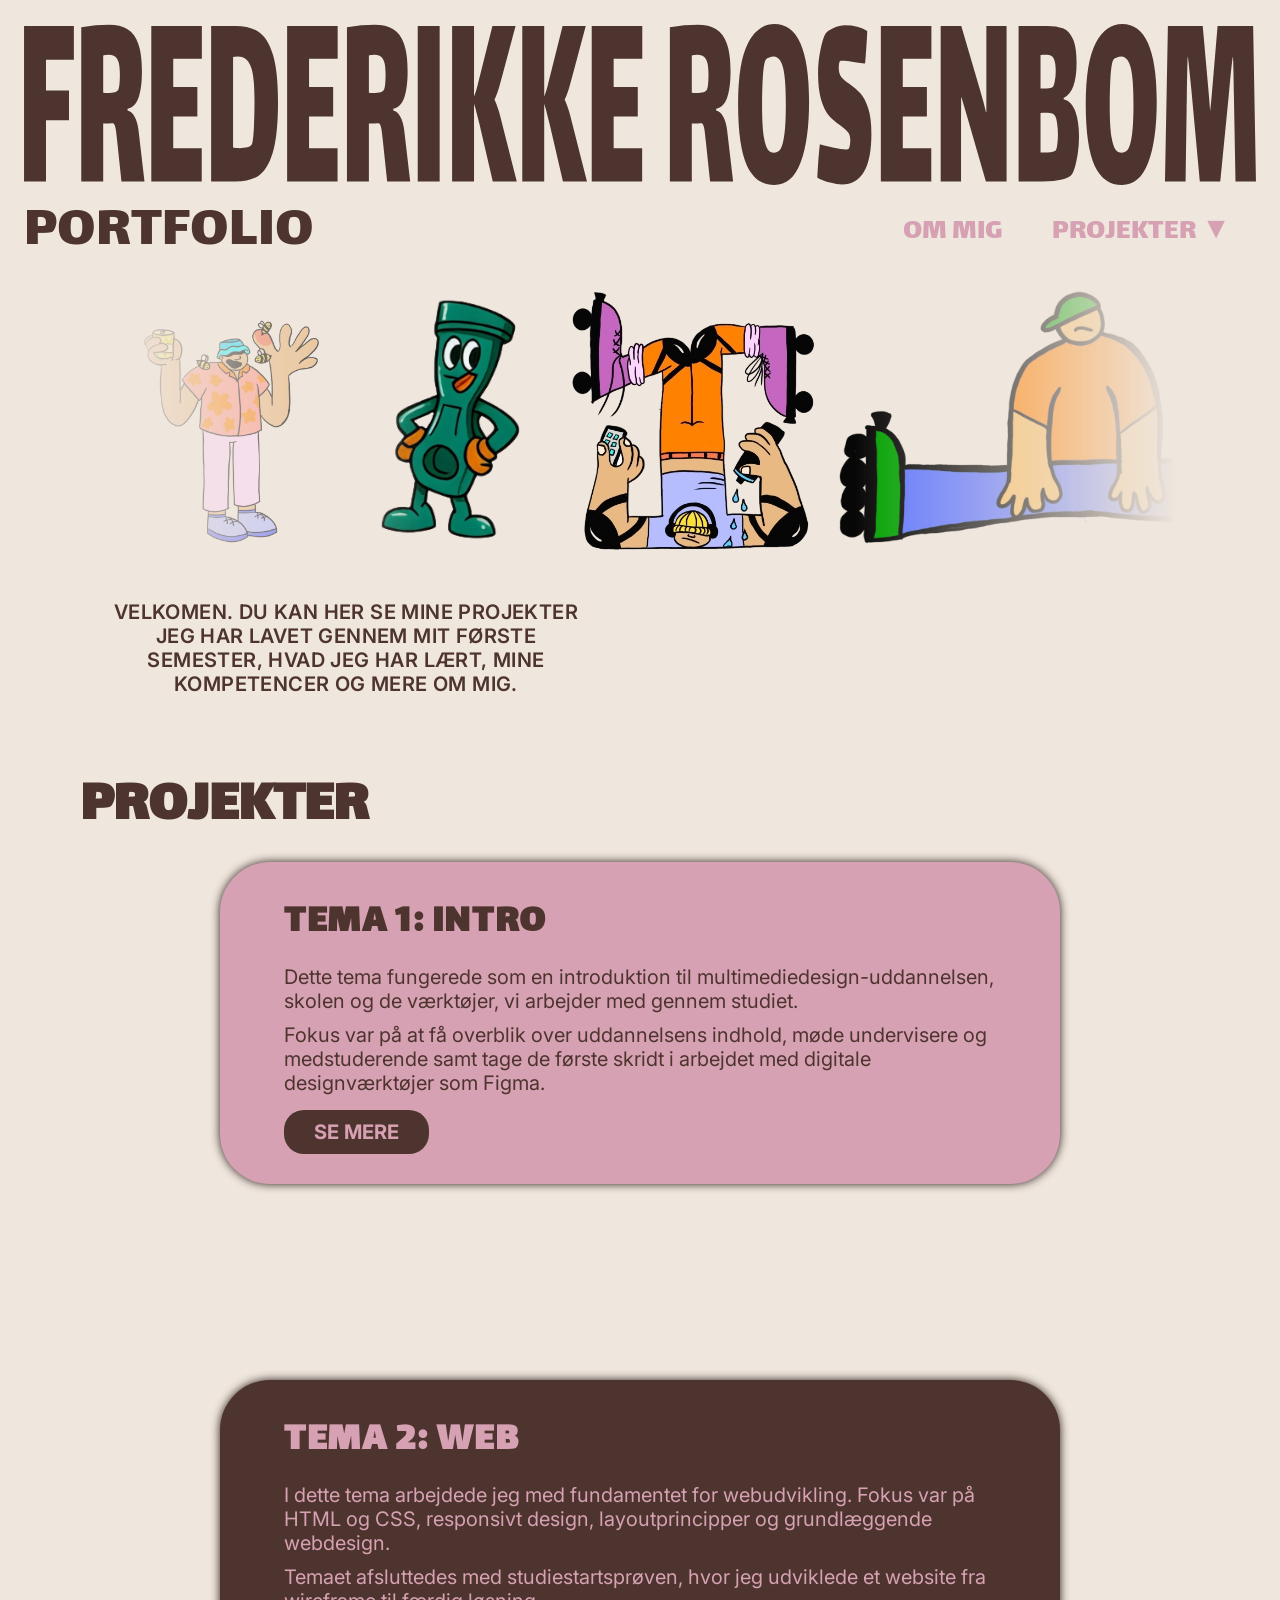
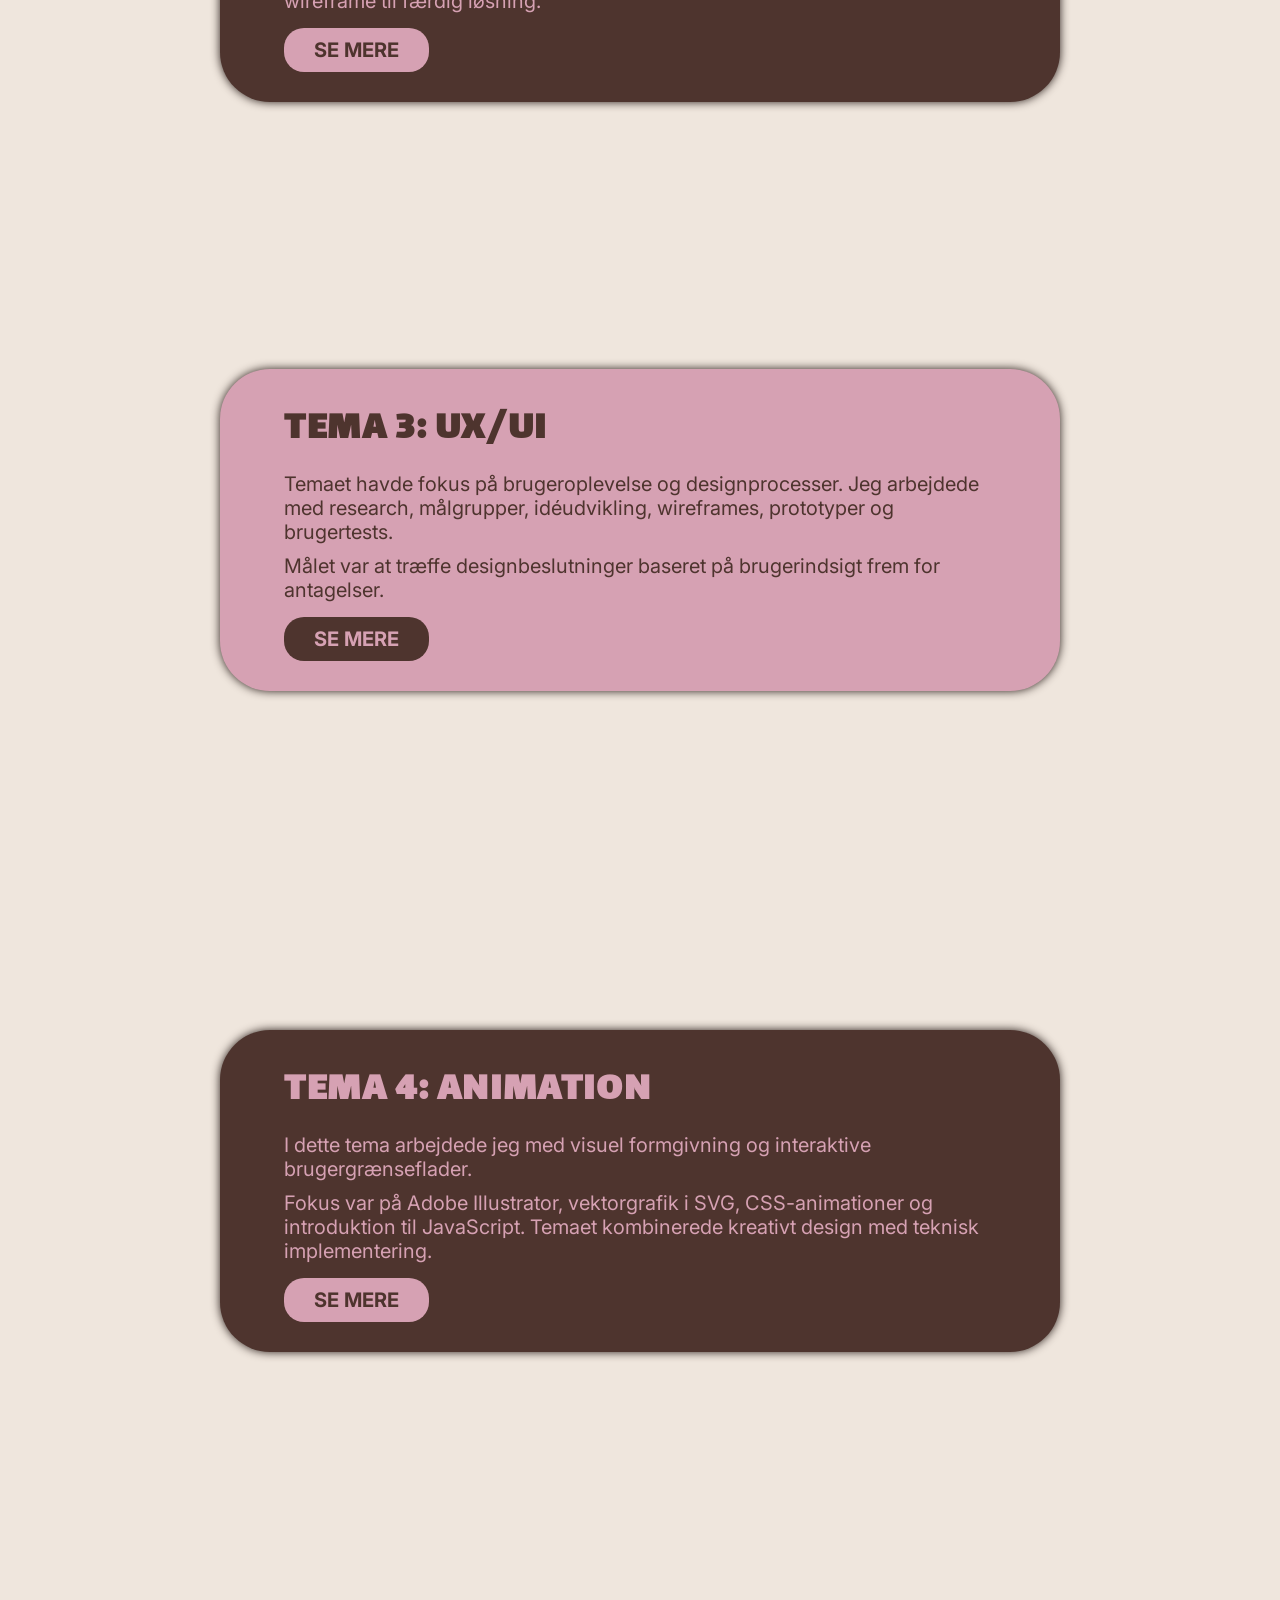
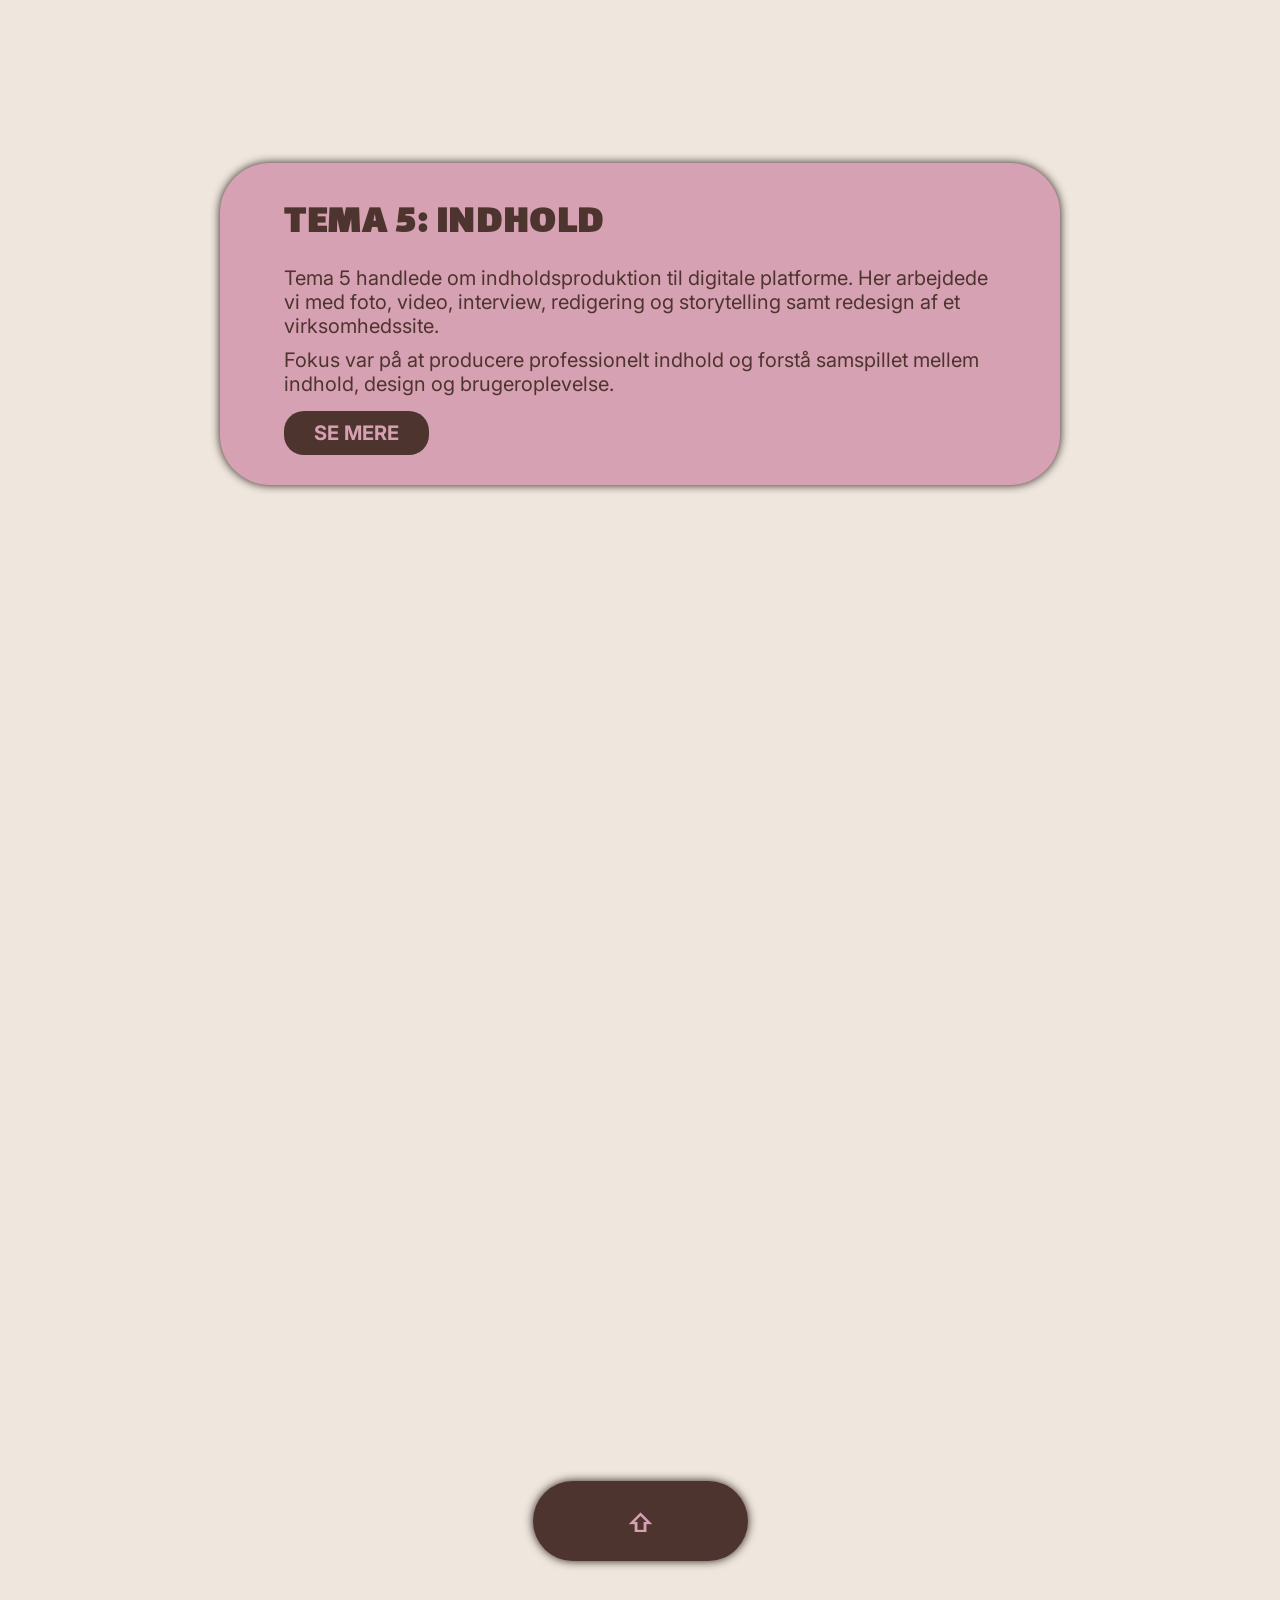
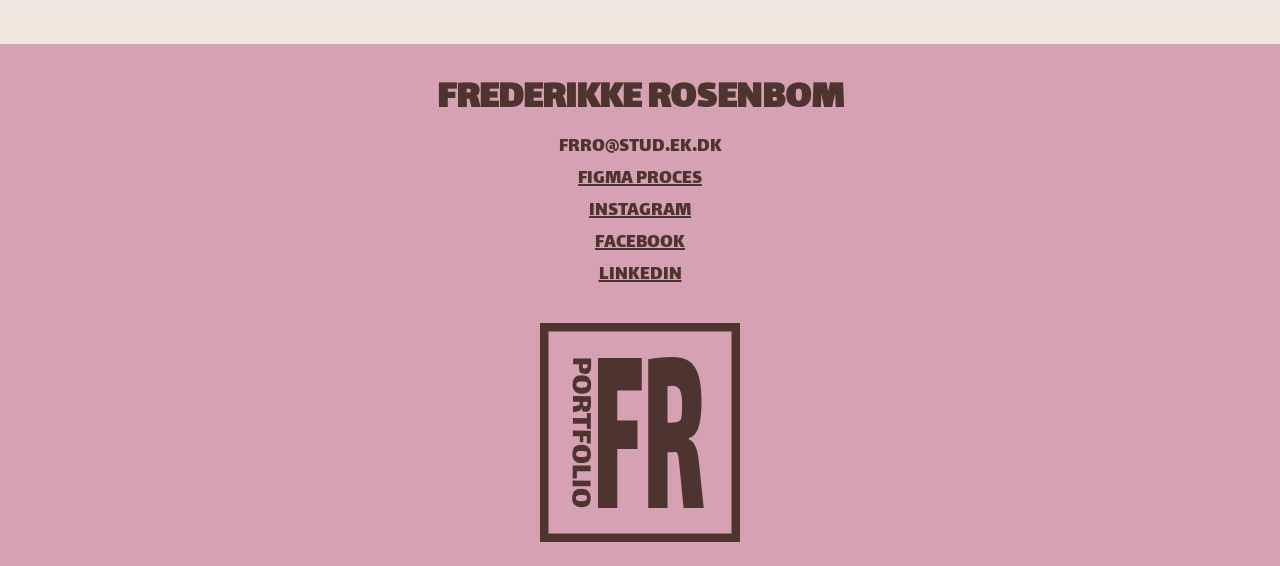
==== index.html @ af4ac368 "Add files via upload" ====
<!DOCTYPE html>
<html lang="da">

<head>
    <meta charset="UTF-8">
    <meta name="viewport" content="width=device-width, initial-scale=1.0, viewport-fit=cover">
    <link rel="stylesheet" href="css/reset.css" />
    <link rel="stylesheet" href="css/custom.css" />
    <link rel="stylesheet" href="css/burger.css" />
    <link rel="stylesheet" href="css/style.css" />
    <link rel="stylesheet" href="css/general.css" />
    <link rel="stylesheet" href="css/fonts.css" />
    <link rel="icon" type="image/png" href="img/favicon_io/favicon-32x32.png" />
    <link rel="preconnect" href="https://fonts.googleapis.com">
    <link rel="preconnect" href="https://fonts.gstatic.com" crossorigin>
    <link href="https://fonts.googleapis.com/css2?family=Lalezar&display=swap" rel="stylesheet">
    <link
        href="https://fonts.googleapis.com/css2?family=Inter:ital,opsz,wght@0,14..32,100..900;1,14..32,100..900&display=swap"
        rel="stylesheet">
    <title>F.R PORTFOLIO</title>
</head>

<body>
    <header id="forside">
        <div class="hero-box">
            <a class="hero-img" href="index.html">
                <img src="img/forside/name.svg" alt="heading-frederikke-rosenbom">
            </a>
        </div>
        <div class="navigation">
            <div class="logo">
                <a href="index.html"> PORTFOLIO </a>
            </div>
            <nav>
                <ul class="menu">
                    <li><a class="menuItem menuItem1" href="index.html">FORSIDE</a></li>
                    <li class="menuItem2"><a class="menuItem" href="om-mig.html">OM MIG</a></li>
                    <li><a class="menuItem menuItem3" href="#">PROJEKTER ▼</a>
                        <ul class="dropdown">
                            <li><a href="tema1.html">TEMA 1: INTRO UGE</a></li>
                            <li><a href="tema2.html">TEMA 2: WEB</a></li>
                            <li><a href="tema3.html">TEMA 3: UX/UI</a></li>
                            <li><a href="tema4.html">TEMA 4: ANIMATION</a></li>
                            <li><a href="tema5.html">TEMA 5: INDHOLD</a></li>
                        </ul>
                    </li>
                </ul>

                <button class="burger">
                    <span class="line"></span>
                    <span class="line"></span>
                    <span class="line"></span>
                </button>

            </nav>
        </div>
    </header>
    <main>
        <!-- karrusel -->
        <div class="karrusel">
            <div class="karrusel-slide">
                <img src="img/forside/karussel/bi.webp" alt="illustration-mand-stukket-af-bi">
                <img src="img/forside/karussel/mekaniker1.webp" alt="illustration-bil-stempel-cartoon">
                <img src="img/forside/karussel/fald.webp" alt="illustration-mand-faldet-på-rulleskøjter">
                <img src="img/forside/karussel/forside.webp" alt="mand-sidder-på-gulv-i-split-med-rulleskøjter-på">
                <img src="img/forside/karussel/instruction.webp" alt="illustration-mand-faldet-på-rulleskøjter">
                <img src="img/forside/karussel/overlevelse.webp" alt="illustration-superhelt-faldet-på-løbehjul">
                <img src="img/forside/karussel/playlist.webp"
                    alt="illustration-mand-med-høretelefoner-lytter-til-musik">
                <img src="img/forside/karussel/quiz.webp" alt="illustration-klovn-på-cykel-med-popcorn">
                <img src="img/forside/karussel/bi2.webp" alt="sketch-mand-stukket-af-bi">
                <img src="img/forside/karussel/mekaniker2.webp" alt="illustration-bil-stempel-cartoon">
                <img src="img/forside/karussel/sporgsmaal.webp"
                    alt="illustration-mand-læner-sig-op-af-stort-spørgsmålstegn">
                <img src="img/forside/karussel/fald3.webp" alt="sketch-mand-faldet-på-rulleskøjter">
                <img src="img/forside/karussel/statistik.webp" alt="illustration-kvinde-falder-ned-af-et-søjlediagram">
                <img src="img/forside/karussel/three.webp"
                    alt="illustration-tre-figurer-på-cykel-løbehjul-og-rulleskøjter">

                <img src="img/forside/karussel/bi.webp" alt="illustration-mand-stukket-af-bi">
                <img src="img/forside/karussel/mekaniker1.webp" alt="illustration-bil-stempel-cartoon">
                <img src="img/forside/karussel/fald.webp" alt="illustration-mand-faldet-på-rulleskøjter">
                <img src="img/forside/karussel/forside.webp" alt="mand-sidder-på-gulv-i-split-med-rulleskøjter-på">
                <img src="img/forside/karussel/instruction.webp" alt="illustration-mand-faldet-på-rulleskøjter">
                <img src="img/forside/karussel/overlevelse.webp" alt="illustration-superhelt-faldet-på-løbehjul">
                <img src="img/forside/karussel/playlist.webp"
                    alt="illustration-mand-med-høretelefoner-lytter-til-musik">
                <img src="img/forside/karussel/quiz.webp" alt="illustration-klovn-på-cykel-med-popcorn">
                <img src="img/forside/karussel/bi2.webp" alt="sketch-mand-stukket-af-bi">
                <img src="img/forside/karussel/mekaniker2.webp" alt="illustration-bil-stempel-cartoon">
                <img src="img/forside/karussel/sporgsmaal.webp"
                    alt="illustration-mand-læner-sig-op-af-stort-spørgsmålstegn">
                <img src="img/forside/karussel/fald3.webp" alt="sketch-mand-faldet-på-rulleskøjter">
                <img src="img/forside/karussel/statistik.webp" alt="illustration-kvinde-falder-ned-af-et-søjlediagram">
                <img src="img/forside/karussel/three.webp"
                    alt="illustration-tre-figurer-på-cykel-løbehjul-og-rulleskøjter">
            </div>
        </div>
        <!-- tekst -->

        <p class="velkomst">VELKOMEN. DU KAN HER SE MINE PROJEKTER JEG HAR LAVET GENNEM MIT FØRSTE SEMESTER, HVAD JEG
            HAR LÆRT, MINE
            KOMPETENCER OG
            MERE OM MIG.</p>
        <!-- stack card -->

        <h1 class="projekter-forside">PROJEKTER</h1>
        <div class="all-cards">
            <ul id="cards">
                <li class="card" id="card1">
                    <div class="card-body">
                        <h2>TEMA 1: INTRO</h2>
                        <p>Dette tema fungerede som en introduktion til multimediedesign-uddannelsen, skolen og de
                            værktøjer, vi arbejder med
                            gennem studiet. </p>
                        <p>Fokus var på at få overblik over uddannelsens indhold, møde undervisere og
                            medstuderende samt tage de
                            første skridt i arbejdet med digitale designværktøjer som Figma.</p>
                        <a class="card-link" href="tema1.html">SE MERE</a>
                    </div>
                </li>

                <li class="card" id="card2">
                    <div class="card-body">
                        <h2>TEMA 2: WEB</h2>
                        <p>I dette tema arbejdede jeg med fundamentet for webudvikling. Fokus var på HTML og CSS,
                            responsivt design,
                            layoutprincipper og grundlæggende webdesign. </p>
                        <p>Temaet afsluttedes med studiestartsprøven, hvor
                            jeg udviklede et website
                            fra wireframe til færdig løsning.</p>
                        <a class="card-link" href="tema2.html">SE MERE</a>

                    </div>
                </li>

                <li class="card" id="card3">
                    <div class="card-body">
                        <h2>TEMA 3: UX/UI</h2>
                        <p>Temaet havde fokus på brugeroplevelse og designprocesser. Jeg arbejdede med research,
                            målgrupper, idéudvikling,
                            wireframes, prototyper og brugertests.</p>
                        <p> Målet var at træffe designbeslutninger baseret på
                            brugerindsigt frem for
                            antagelser.</p>
                        <a class="card-link" href="tema3.html">SE MERE</a>

                    </div>
                </li>

                <li class="card" id="card4">
                    <div class="card-body">
                        <h2>TEMA 4: ANIMATION</h2>
                        <p>I dette tema arbejdede jeg med visuel formgivning og interaktive brugergrænseflader. </p>
                        <p>Fokus
                            var på Adobe Illustrator,
                            vektorgrafik i SVG, CSS-animationer og introduktion til JavaScript. Temaet kombinerede
                            kreativt design med teknisk
                            implementering.</p>
                        <a class="card-link" href="tema4.html">SE MERE</a>

                    </div>
                </li>


                <li class="card" id="card5">
                    <div class="card-body">
                        <h2>TEMA 5: INDHOLD</h2>
                        <p>Tema 5 handlede om indholdsproduktion til digitale platforme. Her arbejdede vi med foto,
                            video, interview, redigering og
                            storytelling samt redesign af et virksomhedssite. </p>
                        <p>Fokus var på at producere professionelt
                            indhold og forstå samspillet
                            mellem indhold, design og brugeroplevelse.</p>
                        <a class="card-link" href="tema5.html">SE MERE</a>

                    </div>
                </li>

                <li class="card" id="card6">
                    <div class="card-body">

                        <a href="#forside">⇧</a>

                    </div>


                </li>

            </ul>

        </div>

    </main>
    <footer>
        <h3>FREDERIKKE ROSENBOM</h3>
        <ul class="footer1">
            <li>FRRO@STUD.EK.DK</li>
        </ul>
        <ul class="footer2">
            <li><a
                    href="https://www.figma.com/design/yhNp1cYn97QSqR0eMdzRuP/Eksamen?node-id=103-304&t=4tjTV9NXoWrcdJh0-1">FIGMA
                    PROCES</a></li>

            <li><a href="https://www.instagram.com/frederikkerosenbom/">INSTAGRAM</a></li>
            <li><a href="https://www.facebook.com/frederikkeamalie.rosenbom">FACEBOOK</a></li>
            <li><a href="https://www.linkedin.com/in/frederikke-rosenbom-70000821b/">LINKEDIN</a></li>

        </ul>
        <img src="img/logo/logo.svg" alt="logo-f-r-portfolio">
    </footer>

    <script src="js/burger.js"></script>
    <script src="js/hero.js"></script>

</body>

</html>
---- css/custom.css ----
:root {
  --accent-color-rosa: #d6a1b3;
  --bg-color-beige: #efe6dd;
  --header-color-brown: #4e342e;
  --burger-bg-color-creme: #f8f3ef;
  --text-color-darkbrown: #2b1f1b;
  --hover-color-plum: #8b3a5a;
  --footer-bg-color: #d6a1b3;
  --font-lalezar: "Lalezar";
  --font-inter: "Inter";

  /**stack cards**/

  --cards: 6;
  --cardHeight: fit-content;
  --cardTopPadding: 4.5em;
  --cardMargin: 4vw;
}
---- css/burger.css ----
.burger {
  width: 40px;
  height: 20px;
  cursor: pointer;
}

.burger .line {
  display: block;
  width: 100%;
  height: 3px;
  background-color: var(--accent-color-rosa);
  margin-bottom: 5px;
  transition: 0.2s linear;
  border-radius: 20px;
}

.menu {
  display: none;
}

.burger {
  display: block;
  background-color: transparent;
  border: 0;
  flex: 0 0 auto;
}
.burger.active .line:nth-child(1) {
  transform: rotate(30deg) translate(2px, 10px);
  transition: 0.2s linear;
  background-color: var(--hover-color-plum);
}
.burger.active .line:nth-child(2) {
  opacity: 0;
  transition: 0.15s linear;
  background-color: var(--hover-color-plum);
}
.burger.active .line:nth-child(3) {
  transform: rotate(-30deg) translate(1px, -6px);
  transition: 0.2s linear;
  background-color: var(--hover-color-plum);
}
nav.active .menu {
  display: block;
  background-color: var(--burger-bg-color-creme);
  position: absolute;
  top: 3.6rem;
  right: 0;
  width: clamp(200px, 50vw, 400px);
  margin-top: 8px;
  margin-right: 10px;
  padding-top: 40px;
  border: 5px solid;
  border-color: var(--accent-color-rosa);
  padding-bottom: 20px;
}

header > nav li > a:after {
  content: "";
}
nav.active .menu li {
  margin: 0px 10px;
}

nav.active .menu .menuItem3 {
  text-decoration: none;
  font-size: 20px;
  color: var(--header-color-brown);
}

nav.active .menu .menuItem2 {
  margin-bottom: 1rem;
}
nav.active .menu .dropdown a {
  font-size: 16px;
}

nav.active .menu li {
  font-size: 18px;
  font-family: var(--font-lalezar);
  color: var(--hover-color-plum);
  letter-spacing: 0.02em;
}

@media (width > 712px) {
  .burger {
    display: none;
  }
}
---- css/style.css ----
/*********forside**********/
/*hero sektion*/
/**animation 1***/

.hero-box-styling {
  scale: 0.2;

  display: flex;
  justify-self: center;
  position: relative;
  overflow: hidden;
  position: fixed;
  left: 0%;
  top: 45%;

  transform-origin: center;
}

.hero-box-styling2 {
  display: flex;
  justify-self: center;
  position: relative;
  overflow: hidden;
  position: fixed;
  left: 0%;
  top: 45%;

  transform-origin: center;
  scale: 0.9;
}

.rise {
  animation: rise 0.6s forwards;
}

@keyframes rise {
  from {
    transform: translateY(100%);
  }
  to {
    transform: translateY(0%);
  }
}

/**animation 2***/
.scaleUp {
  /* kør kun én gang og bliv i slut-tilstand */
  animation: scaleUp 0.8s ease-out forwards;
}

@keyframes scaleUp {
  from {
    scale: 0.2;
  }
  to {
    scale: 0.9;
  }
}

/**animation 3***/

.moveUp {
  animation: moveUp 0.8s forwards;
  overflow: visible;
}

@keyframes moveUp {
  to {
    top: 2%;
  }
}

/**animation 4: nav***/
.navigation-box {
  border: 1px #2b1f1b;
  overflow: hidden;
}

.navRise {
  animation: navRise 0.6s forwards;
}

@keyframes navRise {
  from {
    transform: translateY(100%);
    opacity: 0;
  }
  to {
    transform: translateY(0%);
    opacity: 1;
  }
}
/**animation 5: content***/
.fadeIn {
  animation: fadeIn 0.8s ease-out forwards;
}
.fadeInSlow {
  animation: fadeIn 3s ease-out forwards;
}
@keyframes fadeIn {
  from {
    opacity: 0;
  }
  to {
    opacity: 1;
  }
}
/*karrusel*/
.karrusel-slide img {
  height: 175px;
  width: auto;
}

.karrusel-slide {
  display: flex;
  width: max-content;
  gap: 20px;
  animation: carrusel 40s linear infinite;
}

.karrusel {
  overflow: hidden;
  margin-inline: 1.5rem;
  mask-image: linear-gradient(to right, transparent, black 20%, black 80%, transparent);
}

@keyframes carrusel {
  from {
    transform: translateX(0);
  }
  to {
    transform: translateX(-50%); /* Flytter elementet til venstre med 50% af sin bredde - bruges når man har to ens blokke*/
  }
}
/*tekst*/
.velkomst {
  text-align: center;
  font-weight: 600;
  margin-inline: 1rem;
  margin-top: 3rem;
  font-size: 13px;
  letter-spacing: 0.02em;
  color: #4e342e;
}

/*stack cards*/
.projekter-forside {
  margin-top: 2rem;
  margin-bottom: -4rem;
  display: flex;
  justify-self: center;
  place-self: center;
  text-align: center;
}

.all-cards {
  width: 90%;
  margin: 0 auto;
}

#cards {
  list-style: none;
  padding-left: 0;
  display: grid;
  grid-template-columns: 1fr;
  grid-template-rows: repeat(var(--cards), var(--cardHeight));
  gap: var(--cardMargin);
  /* padding-bottom: calc(var(--cards) * var(--cardTopPadding)); */
  padding-bottom: 2rem;
  margin-bottom: var(--cardMargin);
}

#card1 {
  /*variable*/
  --index: 1;
}

#card2 {
  --index: 2;
}

#card3 {
  --index: 3;
}

#card4 {
  --index: 4;
}

#card5 {
  --index: 5;
}

#card6 {
  --index: 6;
  display: flex;
  justify-content: center;
  font-size: 35px;
  padding-inline: auto;
}

.card {
  position: sticky;
  top: 0;
  padding-top: calc(var(--index) * var(--cardTopPadding));
}

#card1 .card-body,
#card3 .card-body,
#card5 .card-body {
  background-color: var(--accent-color-rosa);
}

#card1 .card-body h2,
#card1 .card-body p,
#card3 .card-body h2,
#card3 .card-body p,
#card5 .card-body h2,
#card5 .card-body p,
#card2 .card-body a,
#card4 .card-body a {
  color: var(--header-color-brown);
  text-align: center;
}

#card2 .card-body,
#card4 .card-body,
#card6 .card-body {
  background-color: var(--header-color-brown);
}

#card2 .card-body h2,
#card2 .card-body p,
#card4 .card-body h2,
#card4 .card-body p,
#card1 .card-body a,
#card3 .card-body a,
#card5 .card-body a {
  color: var(--accent-color-rosa);
  text-align: center;
}

.card-body {
  box-sizing: border-box;
  padding: 30px;
  border-radius: 50px;
  box-shadow: 0 0 10px 0 #2b1f1b;
  height: var(--cardHeight);
  place-self: center;
}

.card-body p {
  margin-block: 10px;
}

.card-link {
  padding-block: 10px;
  padding-inline: 30px;
  font-family: var(--font-inter);
  font-weight: bold;
  border-radius: 20px;
  text-decoration: none;
  font-size: 14px;
  display: flex;
  justify-self: center;
  width: fit-content;
  place-self: center;
  margin-top: 15px;
  text-align: center;
}
#card6 .card-body a {
  color: var(--accent-color-rosa);
  text-align: center;
  font-family: var(--font-inter);
  font-weight: bold;
  text-decoration: none;
  font-size: 25px;
  padding-inline: 30px;
}

#card6 .card-body {
  padding-block: 20px;
}

#card1 .card-link,
#card3 .card-link,
#card5 .card-link {
  background-color: var(--header-color-brown);
}
#card2 .card-link,
#card4 .card-link {
  background-color: var(--accent-color-rosa);
}
/*****/
.karrusel,
.velkomst,
#forside h1 {
  animation: textOpacityScroll linear forwards;
  animation-timeline: view();
  animation-range: entry exit;
  position: relative;
  z-index: -1;
}
.card {
  animation: textOpacityScroll linear forwards;
  animation-timeline: view();
  animation-range: entry exit;
}

#card1 {
  animation: none;
}

/*********om mig**********/

.om-mig1 {
  display: grid;
  grid-template-columns: 1fr 1fr;
  gap: 20px;
  grid-template-rows: 2fr 1fr 2fr;
  margin-bottom: 2rem;
}

.om-mig1 .erfaring-link {
  grid-column: 2/3;
  grid-row: 1/2;
}
.om-mig1 .kompetence-link {
  grid-column: 2/3;
  grid-row: 3/4;
}
.om-mig1 img {
  width: 160px;
  height: auto;
  border: 7px solid #d6a1b3;
  grid-column: 1/2;
  grid-row: 1/4;
}

.om-mig1 p {
  align-self: center;
  font-size: 14px;
}

.uppercase {
  text-transform: uppercase;
}
.textplaceCenter {
  text-align: center;
}
.textplaceStart {
  text-align: start;
}

.om-mig1 a {
  font-weight: bold;
  color: var(--accent-color-rosa);
  text-decoration: underline;
}

.om-mig-tekst {
  margin-block: 2rem;
}
#mere-link,
#mindre-link {
  font-weight: bold;
  color: var(--accent-color-rosa);
  text-decoration: underline;
  font-family: var(--font-inter);
  font-size: 14px;
}

.om-mig-tekst p {
  margin-bottom: 20px;
}

#mere {
  margin-block: 1rem;
}

#erfaring,
#learned,
#kompetencer {
  margin-block: 2.5rem;
}

#erfaring p,
#learned p {
  margin-bottom: 10px;
}
#erfaring h2,
#learned h2,
.skills h2 {
  place-self: center;
}

/**kompetencer**/
.skills {
  max-width: 520px;
  margin: 0 auto;
  padding: 24px;
}

.top h2 {
  letter-spacing: 0.02em;
}

.bar {
  height: 12px;
  border: 2px solid #2b1f1b;
  border-radius: 999px;
  overflow: hidden;
  margin-bottom: 14px;
}

.bar-fill {
  height: 100%;
  width: 0%;
  background: var(--accent-color-rosa);
  transition: width 0.25s linear;
}

.nav {
  display: flex;
  gap: 10px;
  margin-bottom: 16px;
}

.nav button {
  border: none;
  background: var(--accent-color-rosa);
  width: 44px;
  height: 44px;
  border-radius: 999px;
  font-size: 25px;
  cursor: pointer;
}

.skills-card {
  /* border: 4px solid #2b1f1b; */
  background: var(--accent-color-rosa);
  border-radius: 28px;
  padding: 22px;
}

.skills-card h3 {
  margin: 0 0 12px;
  font-size: 22px;
  font-weight: 800;
}

.skills-card p {
  margin: 0 0 16px;
  line-height: 1.4;
  opacity: 0.9;
}

.stars {
  font-size: 18px;
  letter-spacing: 2px;
}

/********/
.om-mig1 img,
.om-mig-tekst p,
.om-mig-tekst h4,
#erfaring h2,
#erfaring p,
#learned h2,
#learned p {
  animation: textOpacityScroll linear forwards;
  animation-timeline: view();
  animation-range: entry exit;
  position: relative;
  z-index: -1;
}

.skills h2,
.skills div,
.om-mig-tekst a,
.om-mig1 p {
  animation: textOpacityScroll linear forwards;
  animation-timeline: view();
  animation-range: entry exit;
}

/*********tema**********/
/*********animationer på temasiderne**********/
.tema-main img {
  animation: imgScroll linear forwards;
  animation-timeline: view();
  animation-range: normal;
  position: relative;
  z-index: -1;
}

@keyframes imgScroll {
  0% {
    opacity: 0;
    scale: 0.8;
  }

  20% {
    opacity: 1;
    scale: 1;
  }

  80% {
    opacity: 1;
    scale: 1;
  }

  100% {
    opacity: 0;
    scale: 1;
  }
}

.tema-main h2,
.tema-main p,
.tema-main h1 {
  animation: textOpacityScroll linear forwards;
  animation-timeline: view();
  animation-range: entry exit;
  position: relative;
  z-index: -1;
}

.result a,
.proces a,
.learning a {
  animation: textOpacityScroll linear forwards;
  animation-timeline: view();
  animation-range: entry exit;
}

@keyframes textOpacityScroll {
  0% {
    opacity: 0;
  }

  20% {
    opacity: 1;
  }

  80% {
    opacity: 1;
  }

  100% {
    opacity: 0;
  }
}
header {
  animation: textOpacityScrollHeader linear forwards;
  animation-timeline: view();
  animation-range: exit;
}

@keyframes textOpacityScrollHeader {
  0% {
    opacity: 1;
  }

  100% {
    opacity: 0;
  }
}

/*******/
.tema-main {
  text-align: start;
}

.tema-h2-1 {
  display: block;
}

.tema-h2-2 {
  display: none;
}

.tema-main h2,
.tema-main h1 {
  text-align: center;
}

.tema-main div {
  margin-block: 2rem;
}
.opgave-link {
  color: var(--accent-color-rosa);
  font-family: var(--font-inter);
  font-weight: bold;
  position: sticky;
  top: 0px;
  background: transparent;
  display: block;
  justify-self: center;
  text-align: center;
}

.tema5-link {
  color: var(--accent-color-rosa);
  font-family: var(--font-inter);
  font-weight: bold;
  font-size: 16px;

  position: sticky;
  top: 0px;
  background: transparent;
  display: block;
  justify-self: center;
  text-align: center;
}

.tema-main .link-bg {
  position: sticky;
  top: 0px;
  transition: background-color 1s ease;
  margin-top: 0px;
  margin-bottom: 0px;
}
.link-bg.is-scrolled {
  position: sticky;
  top: 0px;
  background: transparent;
  margin-top: -35px;
  padding-top: calc(env(safe-area-inset-top) + 30px);
}

.opgave-link.is-scrolled {
  background: #f8f3ef;
  z-index: 1000;
  width: 113%;
  padding-block: 10px;
}

.proces img {
  height: 230px;
  object-fit: cover;
}

.tema5-link.is-scrolled {
  background: #f8f3ef;
  z-index: 1000;
  width: 113%;
  padding-block: 10px;
}

.has-fixed-opgave {
  padding-top: 60px;
}
/* På iPhone med notch → giver fx 20–44px - På andre enheder → 0px - Derfor vil du sikre, at der ALTID er mindst 15px */
.tema-main img {
  border: 7px solid #d6a1b3;
  margin-bottom: 10px;
}

.tema-main p {
  margin-bottom: 10px;
}

.result a,
.proces a,
.learning a {
  font-weight: bold;
  color: var(--accent-color-rosa);
  text-decoration: underline;
  font-family: var(--font-inter);
  font-size: 14px;
}

/*********desktop**********/
@media (width > 600px) {
  /*********forside**********/
  /*hero sektion*/

  .hero-box-styling {
    width: 20%;
    display: flex;
    justify-self: center;
    position: relative;
    overflow: hidden;
    position: fixed;
    left: 40%;
    top: 45%;

    transform-origin: center;
  }

  .hero-box-styling2 {
    width: 20%;
    display: flex;
    justify-self: center;
    position: relative;
    overflow: hidden;
    position: fixed;
    left: 40%;
    top: 45%;

    transform-origin: center;
    scale: 4.8;
  }

  @keyframes moveUp {
    to {
      top: 14%;
    }
  }

  @keyframes scaleUp {
    from {
      scale: 1;
    }
    to {
      scale: 4.8;
    }
  }

  .navRise {
    animation: navRise 0.5s forwards;
  }

  @keyframes navRise {
    0% {
      transform: translateY(70%);
      opacity: 0;
    }
    40% {
      opacity: 0.4;
    }
    100% {
      transform: translateY(0%);
      opacity: 1;
    }
  }
  .fadeInSlow {
    animation: fadeIn 30s ease-out forwards;
  }
  /*karrusel*/
  .karrusel {
    mask-image: linear-gradient(to right, transparent, black 30%, black 70%, transparent);
  }
  .karrusel-slide img {
    height: 265px;
  }
  /*tekst*/
  .velkomst {
    font-size: 20px;
    width: 500px;
    place-self: center;
    margin-top: 3rem;
    margin-bottom: 4rem;
  }
  /*sticky cards*/
  .card-body {
    padding-inline: 4rem;
  }

  .card-body p {
    font-size: 20px;
  }

  #card1 .card-body h2,
  #card1 .card-body p,
  #card1 .card-body a,
  #card2 .card-body h2,
  #card2 .card-body p,
  #card2 .card-body a,
  #card3 .card-body h2,
  #card3 .card-body p,
  #card3 .card-body a,
  #card4 .card-body h2,
  #card4 .card-body p,
  #card4 .card-body a,
  #card5 .card-body h2,
  #card5 .card-body p,
  #card5 .card-body a {
    text-align: start;
  }
  .card-body a {
    place-self: start;
    font-size: 20px;
  }

  .all-cards {
    width: 75%;
  }

  #card1 .card-link,
  #card3 .card-link,
  #card5 .card-link {
    background-color: var(--header-color-brown);
  }
  #card2 .card-link,
  #card4 .card-link {
    background-color: var(--accent-color-rosa);
  }
  .card a:hover {
    text-decoration: underline;
  }
  .card-link {
    justify-self: start;
  }
  /*********om mig**********/
  .om-mig1 {
    display: grid;
    grid-template-columns: 250px 250px 250px;
    gap: 20px;
    grid-template-rows: 2fr 1fr 2fr;
    place-self: center;
  }

  .om-mig1 .erfaring-link {
    grid-column: 1/2;
    grid-row: 1/2;
    place-self: start end;
  }
  .om-mig1 .kompetence-link {
    grid-column: 3/4;
    grid-row: 3/4;
  }
  .om-mig1 img {
    grid-column: 2/3;
    grid-row: 1/4;
    place-self: center;
    width: 220px;
    height: 250px;
    object-fit: cover;
  }

  .om-mig1 p {
    align-self: center;
    font-size: 20px;
  }

  .om-mig1 a {
    text-decoration: none;
    font-size: 25px;
  }
  .om-mig1 a:hover {
    color: var(--hover-color-plum);
    text-decoration: underline;
  }

  .om-mig-tekst p {
    margin-bottom: 10px;
  }

  #mere-link,
  #mindre-link {
    font-size: 20px;
  }

  #mere-link:hover,
  #mindre-link:hover {
    color: var(--hover-color-plum);
  }

  #erfaring,
  #learned,
  #kompetencer {
    margin-block: 4.5rem;
  }

  #erfaring h2,
  #learned h2,
  .skills h2 {
    place-self: start;
  }

  .erfaring-tekst {
    display: grid;
    grid-template-columns: 1fr 2fr 2fr 2fr 2fr 1fr;
    gap: 20px;
    width: 1100px;
  }

  .erfaring1 {
    grid-column: 2/5;
    grid-row: 1/2;
  }

  .erfaring2 {
    grid-column: 3/6;
    grid-row: 2/3;
  }

  .erfaring3 {
    grid-column: 4/7;
    grid-row: 3/4;
  }

  #learned,
  #erfaring {
    place-self: center;
  }
  .lesson-tekst {
    display: grid;
    grid-template-columns: 1fr 2fr 2fr 2fr 2fr 1fr;
    gap: 20px;
    width: 1100px;
  }

  .lesson1 {
    grid-column: 2/5;
    grid-row: 1/2;
  }

  .lesson2 {
    grid-column: 3/6;
    grid-row: 2/3;
  }

  .lesson3 {
    grid-column: 4/7;
    grid-row: 3/4;
  }

  .skills {
    display: grid;
    max-width: 1100px;
    grid-template-columns: 1fr 1fr;
    padding: 0px;
    margin-bottom: 4rem;
  }

  .skills .top {
    grid-column: 1/2;
    padding-right: 3rem;
  }
  .skills .skills-card {
    grid-column: 2/3;
    margin-top: 4rem;
    margin-left: 3rem;
  }

  .bar {
    height: 16px;
  }

  .nav button {
    width: 66px;
    height: 66px;
    font-size: 35px;
  }

  .skills-card h3 {
    font-size: 30px;
  }
  /*********tema**********/
  .opgave-link {
    font-size: 20px;
  }

  .opgave-link.is-scrolled {
    width: 128%;
  }

  .tema-main img {
    /* width: 400px; */
    width: 100%;
  }
  .result,
  .proces,
  .learning {
    display: grid;
    grid-template-columns: 1fr 1fr;
    width: 1100px;
  }

  .result h2,
  .result div,
  .learning h2,
  .learning div {
    margin-left: 2rem;
  }
  .proces h2,
  .proces div {
    margin-right: 2rem;
    grid-column: 1/2;
    grid-row: 1/2;
  }
  .proces img {
    grid-column: 2/3;
    grid-row: 1/2;
  }

  .result h2,
  .proces h2,
  .learning h2 {
    text-align: start;
  }
  .result div,
  .proces div,
  .learning div {
    text-align: start;
  }

  .tema-main div {
    margin-block: 1rem;
  }

  .result a,
  .proces a,
  .learning a {
    font-size: 16px;
  }

  .result-more,
  .proces-more,
  .learning-more {
    margin-top: 7rem;
  }
  .tema-h2-1 {
    display: none;
  }

  .tema-h2-2 {
    display: block;
  }
  .proces img {
    height: 400px;
    object-fit: cover;
    overflow: hidden;
  }

  .opgave-link {
    margin-bottom: 4rem;
  }
}
---- css/general.css ----
body {
  background-color: var(--bg-color-beige);
  max-width: 1440px;
  margin: 0 auto;
}

/*********header**********/
header {
  padding: 1.5rem;
  font-family: var(--font-lalezar);
  padding-top: calc(env(safe-area-inset-top) + 1.5rem);
}

header ul {
  list-style: none;
}
header a {
  text-decoration: none;
  color: var(--hover-color-plum);
}
.logo a {
  font-size: 30px;
  color: var(--header-color-brown);
}

.navigation {
  display: flex;
  align-items: center;
  justify-content: space-between;
}

header nav {
  z-index: 1000;
}

/*********main**********/
main {
  padding-inline: 1.5rem;
  max-width: 1200px;
  margin: 0 auto;
}
/*********footer**********/
footer {
  background-color: var(--footer-bg-color);
  font-family: var(--font-lalezar);
  color: var(--header-color-brown);
  text-align: center;
  padding-block: 1.5rem;
}

footer ul {
  list-style: none;
}

footer ul a {
  color: var(--header-color-brown);
}

footer img {
  width: 100px;
  height: auto;
  place-self: center;
  margin-inline: auto;
  display: flex;
  justify-self: center;
}

/******************************/

/********tekst*********/
h1 {
  font-family: var(--font-lalezar);
  color: var(--header-color-brown);
  font-size: 32px;
}
h2 {
  font-family: var(--font-lalezar);
  color: var(--header-color-brown);
  letter-spacing: 0.04em;
  font-size: 24px;
}
h3 {
  font-family: var(--font-lalezar);
  color: var(--header-color-brown);

  font-size: 25px;
}

h4 {
  font-family: var(--font-lalezar);
  color: var(--header-color-brown);
  font-size: 18px;
}
p {
  font-family: var(--font-inter);
  color: var(--text-color-darkbrown);
  font-size: 14px;
}

/****/
.hide {
  display: none;
}

@media (width > 600px) {
  /*********menu**********/
  header {
    padding-bottom: 0.5rem;
  }
  .menuItem1 {
    display: none;
  }
  .menu {
    display: flex;
    align-items: center;
  }

  header a {
    color: var(--accent-color-rosa);
  }

  .logo a {
    font-size: 60px;
  }

  header a:hover {
    color: var(--hover-color-plum);
    text-decoration: underline;
  }
  header .logo a:hover {
    text-decoration: none;
  }
  nav ul li {
    display: inline-block;
    position: relative;
  }
  nav ul li a {
    display: block;
    padding: 5px 25px;
    font-size: 30px;
  }

  nav ul li ul.dropdown li {
    display: block;
  }

  nav ul li ul.dropdown {
    width: 100%;
    background-color: var(--burger-bg-color-creme);
    border: 5px solid #8b3a5a;
    position: absolute;
    z-index: 999;
    display: none;
  }
  nav ul li:hover ul.dropdown {
    display: block;
  }

  .dropdown a {
    font-size: 17px;
  }

  /******************************/
  main {
    padding-inline: 2.5rem;
  }

  footer h3 {
    font-size: 40px;
  }
  footer li {
    font-size: 20px;
  }

  footer img {
    margin-top: 2rem;
    width: 200px;
  }
  /**************tekst****************/
  h1 {
    font-size: 60px;
  }
  h2 {
    font-size: 40px;
  }
  h3 {
    font-size: 30px;
  }
  h4 {
    font-size: 25px;
  }
  p {
    font-size: 18px;
  }

  a:hover {
    color: var(--hover-color-plum);
  }
}
---- css/fonts.css ----
.lalezar-regular {
  font-family: "Lalezar", sans-serif;
  font-weight: 400;
  font-style: normal;
}

/* <weight>: Use a value from 100 to 900*/

.inter {
  font-family: "Inter", sans-serif;
  font-optical-sizing: auto;
  font-weight: 400;
  font-style: normal;
}
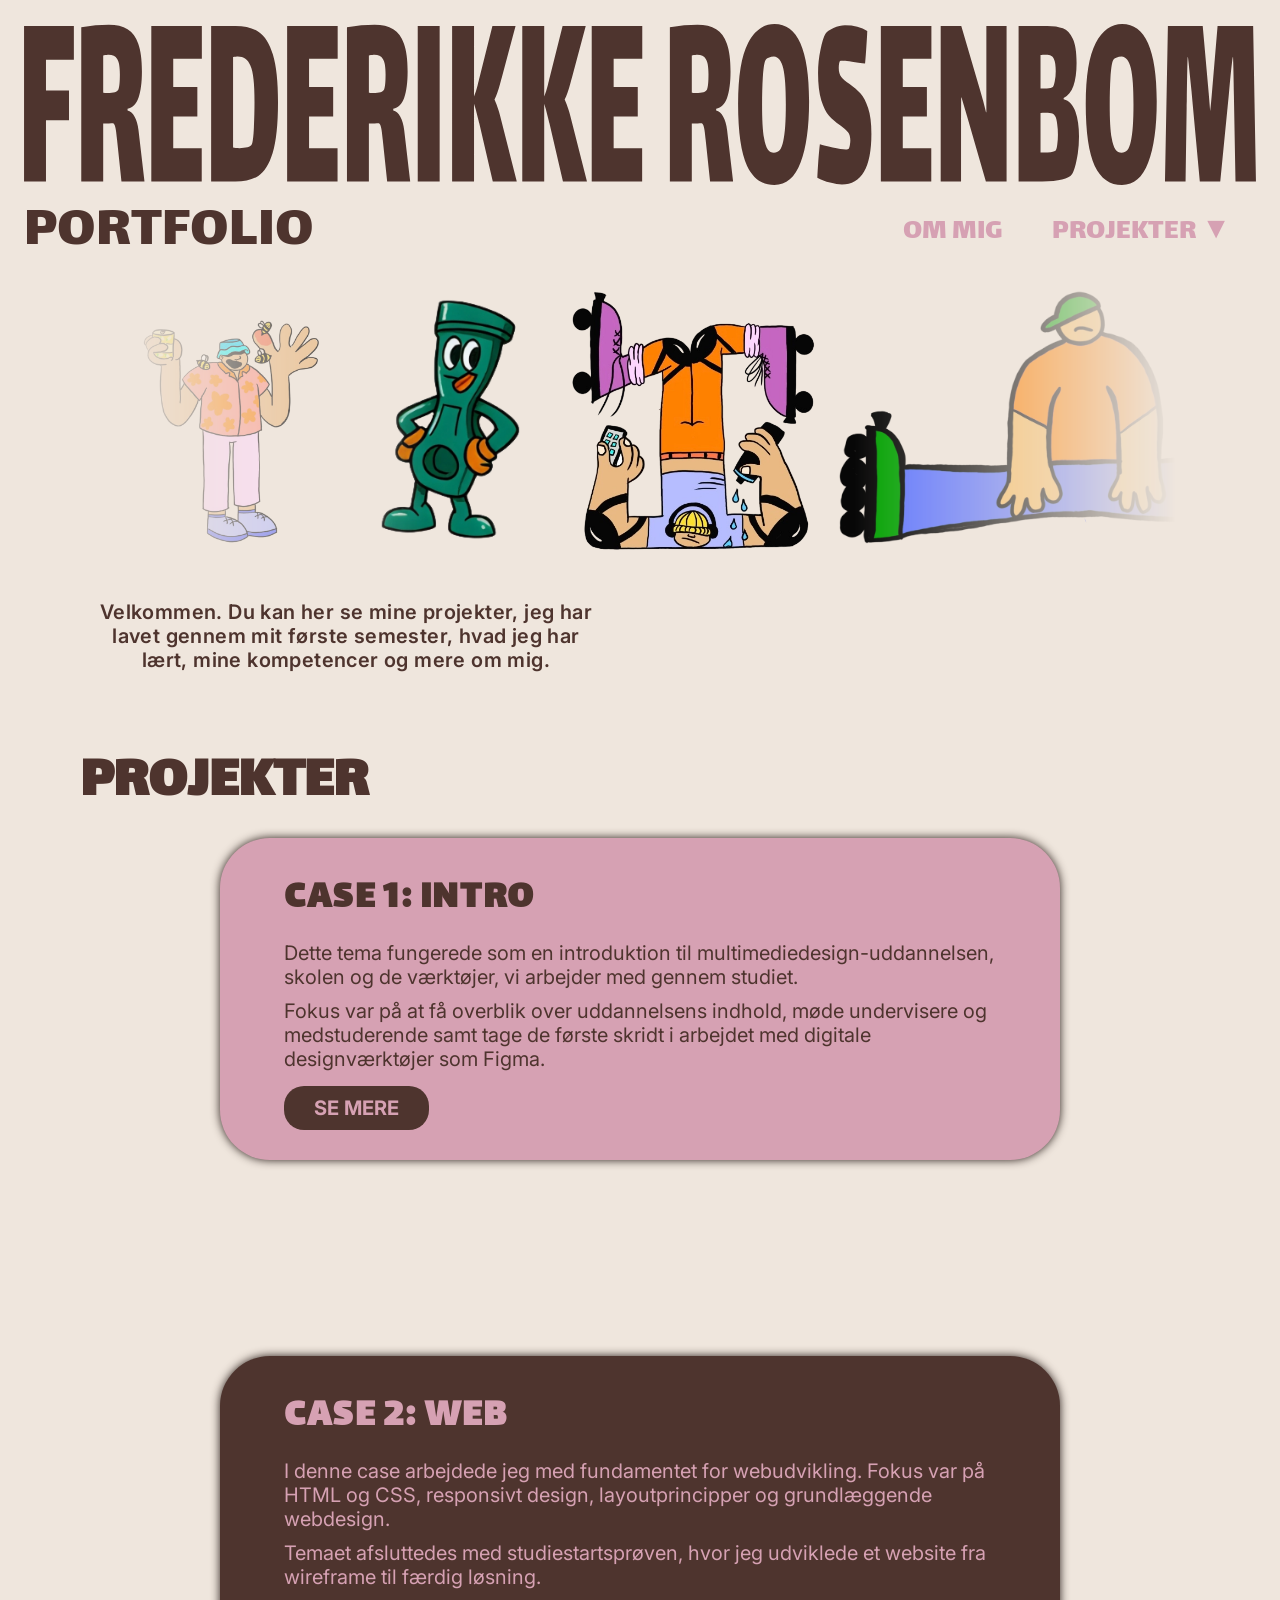
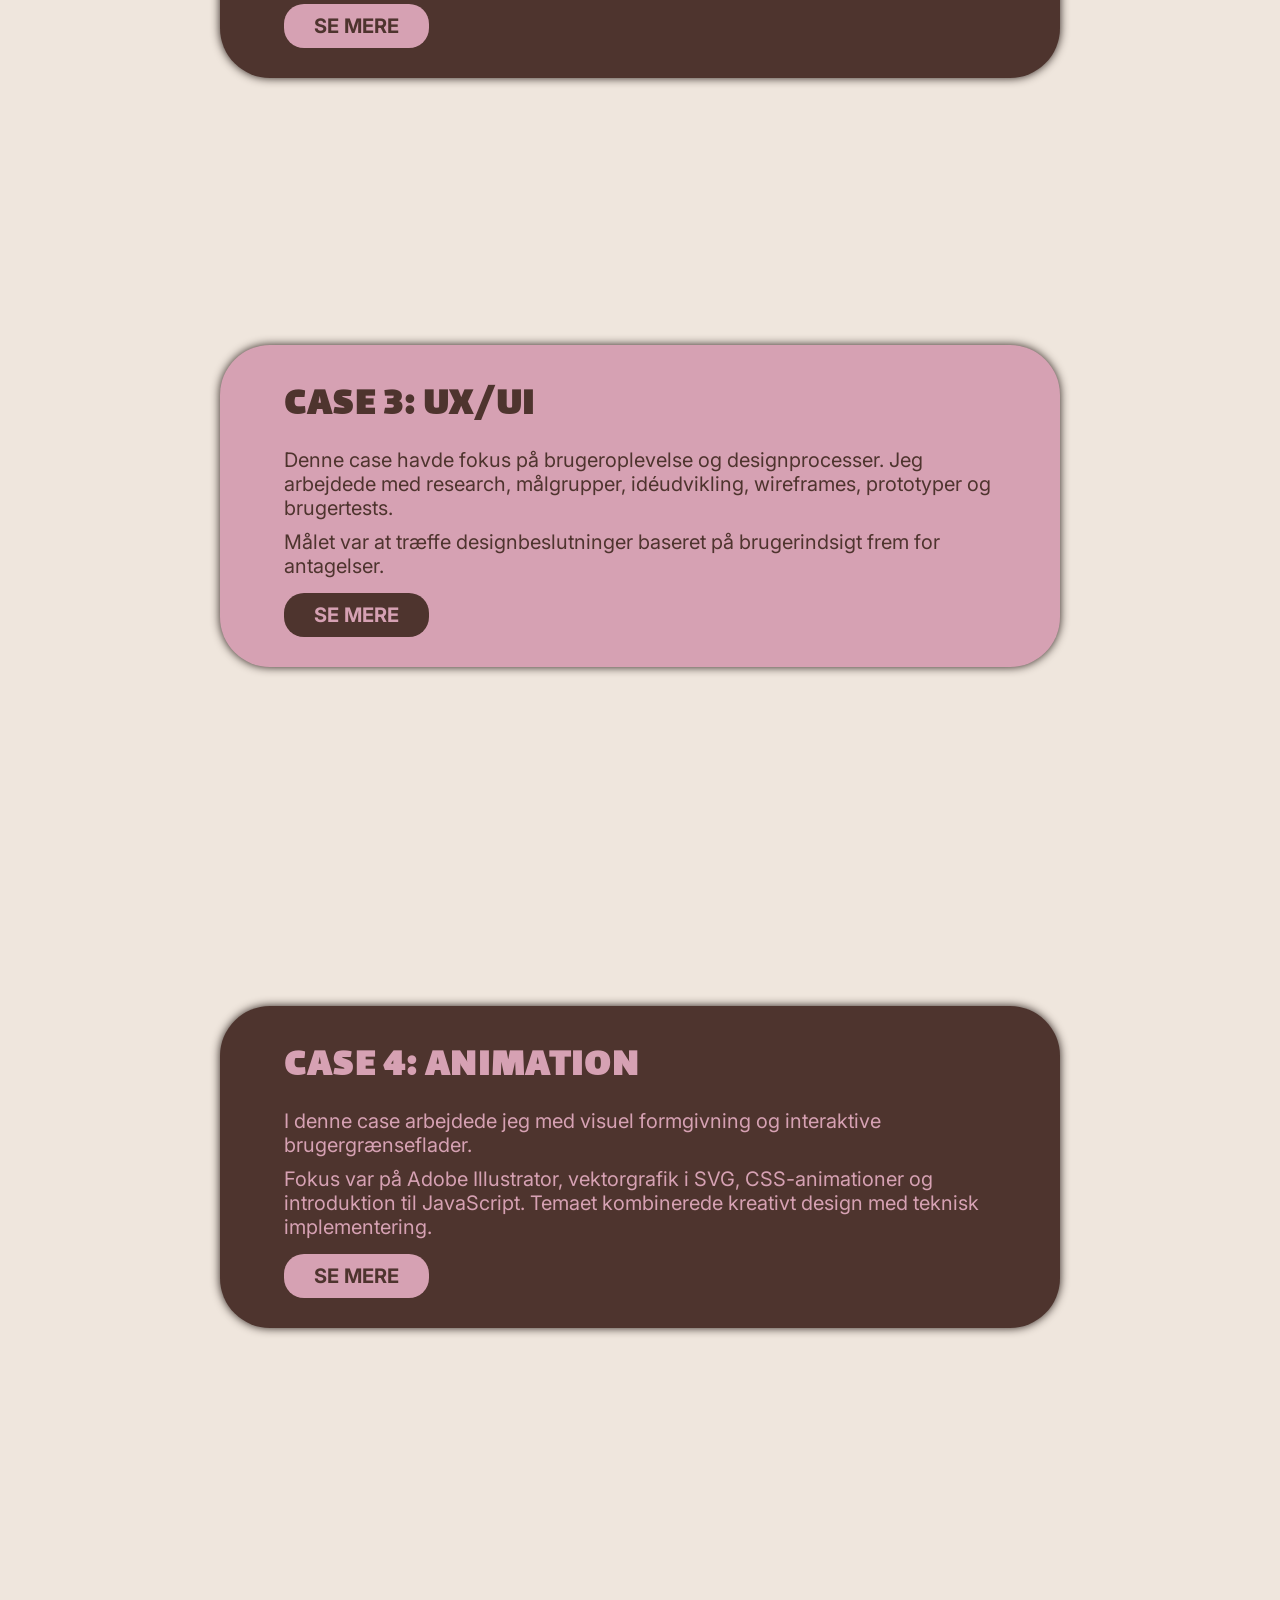
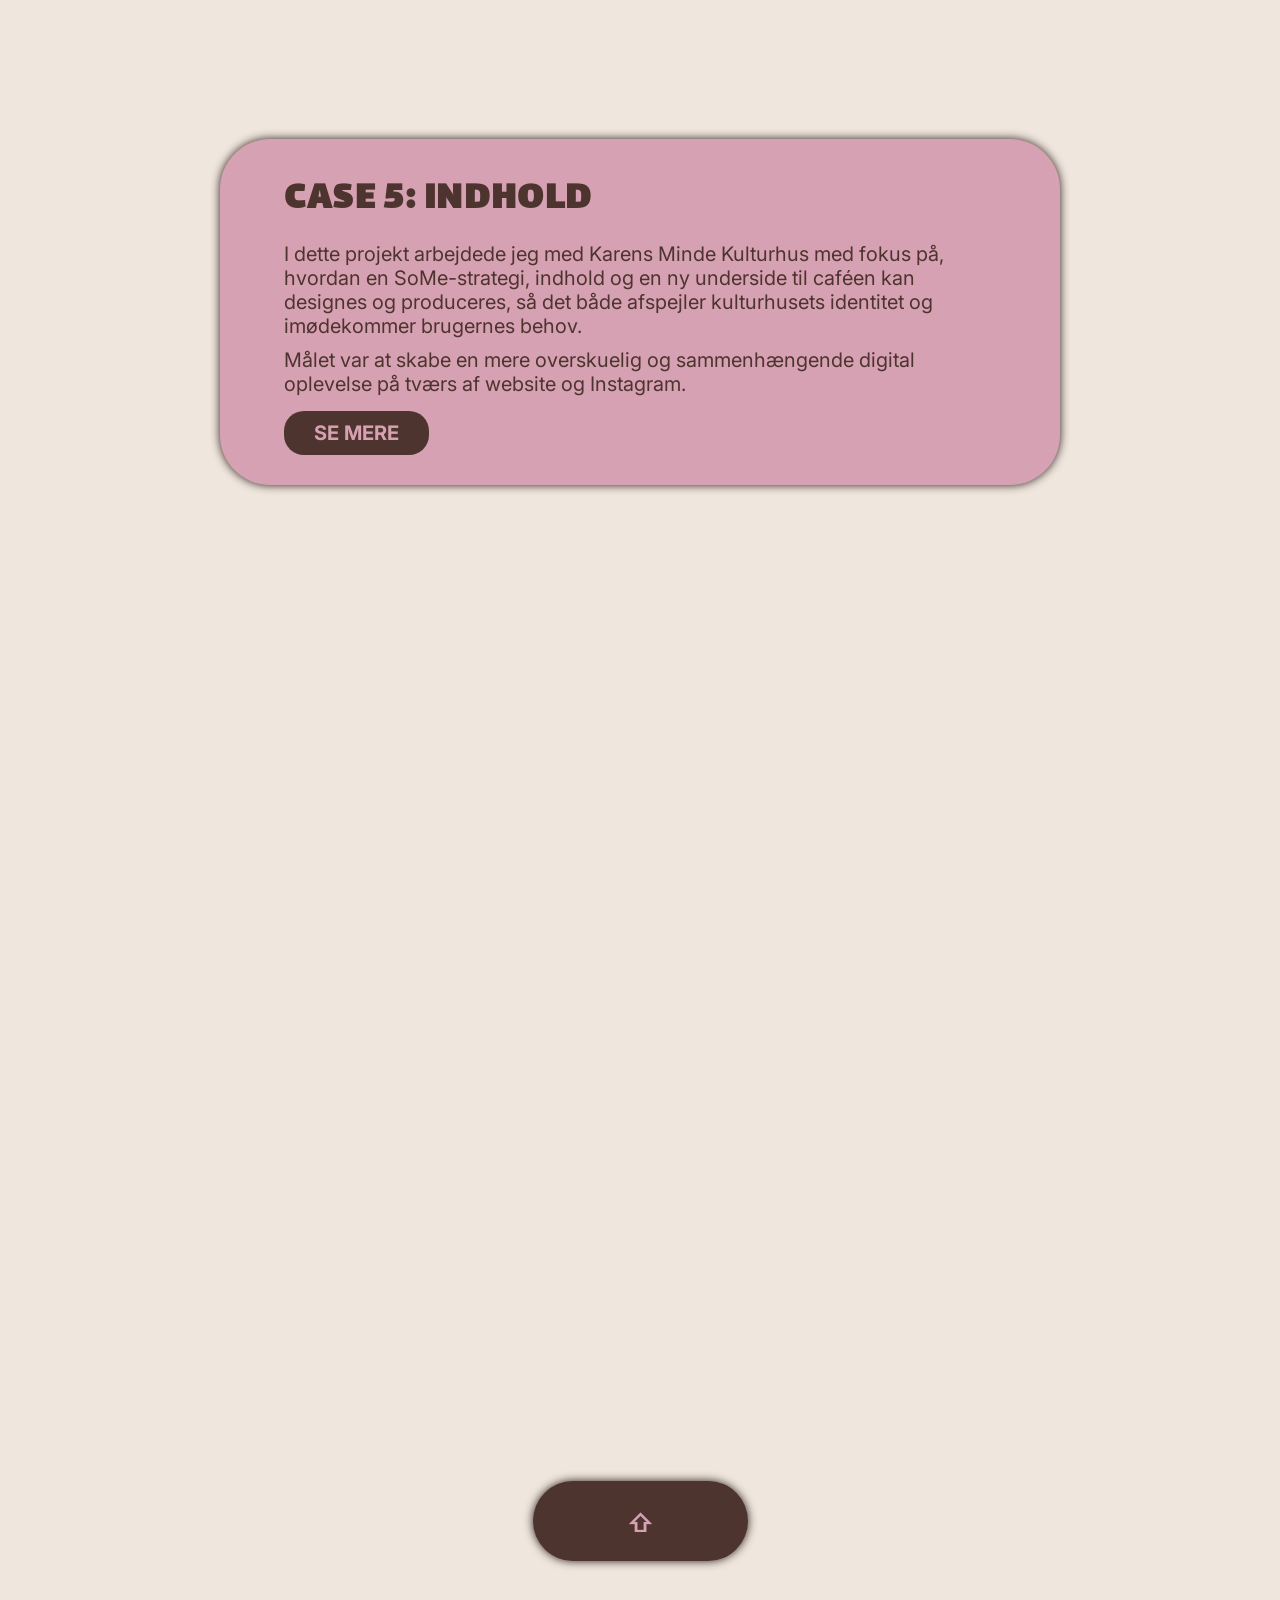
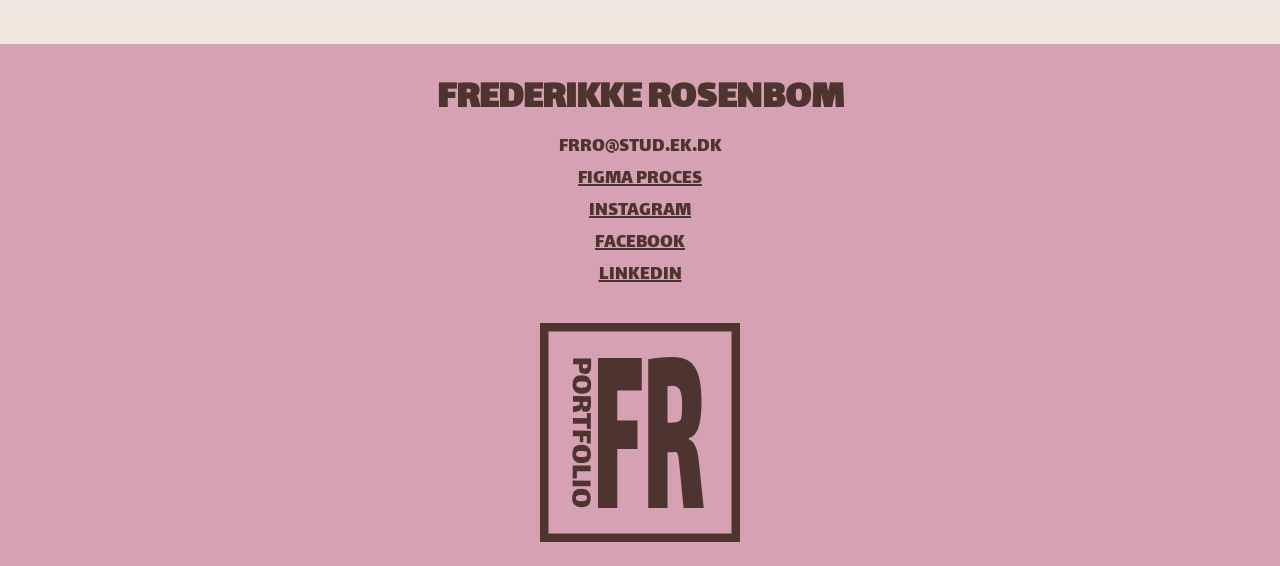
==== commit aace0813: "Add files via upload" ====
--- a/index.html
+++ b/index.html
@@ -37,11 +37,11 @@
                     <li class="menuItem2"><a class="menuItem" href="om-mig.html">OM MIG</a></li>
                     <li><a class="menuItem menuItem3" href="#">PROJEKTER ▼</a>
                         <ul class="dropdown">
-                            <li><a href="tema1.html">TEMA 1: INTRO UGE</a></li>
-                            <li><a href="tema2.html">TEMA 2: WEB</a></li>
-                            <li><a href="tema3.html">TEMA 3: UX/UI</a></li>
-                            <li><a href="tema4.html">TEMA 4: ANIMATION</a></li>
-                            <li><a href="tema5.html">TEMA 5: INDHOLD</a></li>
+                            <li><a href="tema1.html">CASE 1: INTRO UGE</a></li>
+                            <li><a href="tema2.html">CASE 2: WEB</a></li>
+                            <li><a href="tema3.html">CASE 3: UX/UI</a></li>
+                            <li><a href="tema4.html">CASE 4: ANIMATION</a></li>
+                            <li><a href="tema5.html">CASE 5: INDHOLD</a></li>
                         </ul>
                     </li>
                 </ul>
@@ -98,10 +98,8 @@
         </div>
         <!-- tekst -->
 
-        <p class="velkomst">VELKOMEN. DU KAN HER SE MINE PROJEKTER JEG HAR LAVET GENNEM MIT FØRSTE SEMESTER, HVAD JEG
-            HAR LÆRT, MINE
-            KOMPETENCER OG
-            MERE OM MIG.</p>
+        <p class="velkomst">Velkommen. Du kan her se mine projekter, jeg har lavet gennem mit første semester, hvad jeg
+            har lært, mine kompetencer og mere om mig.</p>
         <!-- stack card -->
 
         <h1 class="projekter-forside">PROJEKTER</h1>
@@ -109,7 +107,7 @@
             <ul id="cards">
                 <li class="card" id="card1">
                     <div class="card-body">
-                        <h2>TEMA 1: INTRO</h2>
+                        <h2>CASE 1: INTRO</h2>
                         <p>Dette tema fungerede som en introduktion til multimediedesign-uddannelsen, skolen og de
                             værktøjer, vi arbejder med
                             gennem studiet. </p>
@@ -122,8 +120,8 @@
 
                 <li class="card" id="card2">
                     <div class="card-body">
-                        <h2>TEMA 2: WEB</h2>
-                        <p>I dette tema arbejdede jeg med fundamentet for webudvikling. Fokus var på HTML og CSS,
+                        <h2>CASE 2: WEB</h2>
+                        <p>I denne case arbejdede jeg med fundamentet for webudvikling. Fokus var på HTML og CSS,
                             responsivt design,
                             layoutprincipper og grundlæggende webdesign. </p>
                         <p>Temaet afsluttedes med studiestartsprøven, hvor
@@ -136,8 +134,8 @@
 
                 <li class="card" id="card3">
                     <div class="card-body">
-                        <h2>TEMA 3: UX/UI</h2>
-                        <p>Temaet havde fokus på brugeroplevelse og designprocesser. Jeg arbejdede med research,
+                        <h2>CASE 3: UX/UI</h2>
+                        <p>Denne case havde fokus på brugeroplevelse og designprocesser. Jeg arbejdede med research,
                             målgrupper, idéudvikling,
                             wireframes, prototyper og brugertests.</p>
                         <p> Målet var at træffe designbeslutninger baseret på
@@ -150,8 +148,8 @@
 
                 <li class="card" id="card4">
                     <div class="card-body">
-                        <h2>TEMA 4: ANIMATION</h2>
-                        <p>I dette tema arbejdede jeg med visuel formgivning og interaktive brugergrænseflader. </p>
+                        <h2>CASE 4: ANIMATION</h2>
+                        <p>I denne case arbejdede jeg med visuel formgivning og interaktive brugergrænseflader. </p>
                         <p>Fokus
                             var på Adobe Illustrator,
                             vektorgrafik i SVG, CSS-animationer og introduktion til JavaScript. Temaet kombinerede
@@ -165,13 +163,14 @@
 
                 <li class="card" id="card5">
                     <div class="card-body">
-                        <h2>TEMA 5: INDHOLD</h2>
-                        <p>Tema 5 handlede om indholdsproduktion til digitale platforme. Her arbejdede vi med foto,
-                            video, interview, redigering og
-                            storytelling samt redesign af et virksomhedssite. </p>
-                        <p>Fokus var på at producere professionelt
-                            indhold og forstå samspillet
-                            mellem indhold, design og brugeroplevelse.</p>
+                        <h2>CASE 5: INDHOLD</h2>
+                        <p>I dette projekt arbejdede jeg med Karens Minde Kulturhus med fokus på, hvordan en
+                            SoMe-strategi, indhold og en ny
+                            underside til caféen kan designes og produceres, så det både afspejler kulturhusets
+                            identitet og imødekommer brugernes
+                            behov. </p>
+                        <p>Målet var at skabe en mere overskuelig og sammenhængende digital oplevelse på tværs
+                            af website og Instagram.</p>
                         <a class="card-link" href="tema5.html">SE MERE</a>
 
                     </div>
--- a/css/style.css
+++ b/css/style.css
@@ -351,6 +351,9 @@
 .textplaceStart {
   text-align: start;
 }
+.placeselfcenter {
+  place-self: center;
+}
 
 .om-mig1 a {
   font-weight: bold;
@@ -392,6 +395,10 @@
 #learned h2,
 .skills h2 {
   place-self: center;
+}
+
+.erfaring-tekst .lesson-tekst {
+  margin-left: 1rem;
 }
 
 /**kompetencer**/
@@ -804,6 +811,7 @@
     justify-self: start;
   }
   /*********om mig**********/
+
   .om-mig1 {
     display: grid;
     grid-template-columns: 250px 250px 250px;
@@ -844,6 +852,30 @@
     text-decoration: underline;
   }
 
+  .omMigMere {
+    display: grid;
+    grid-template-columns: 1fr 2fr 2fr 2fr 2fr 1fr;
+    gap: 20px;
+    width: 1100px;
+  }
+
+  .omMigMere1 {
+    grid-column: 2/5;
+    grid-row: 1/2;
+  }
+
+  .omMigMere2 {
+    grid-column: 3/6;
+    grid-row: 2/3;
+  }
+
+  .omMigMere3 {
+    grid-column: 4/7;
+    grid-row: 3/4;
+  }
+  .om-mig-tekst-p1 {
+    max-width: 530px;
+  }
   .om-mig-tekst p {
     margin-bottom: 10px;
   }
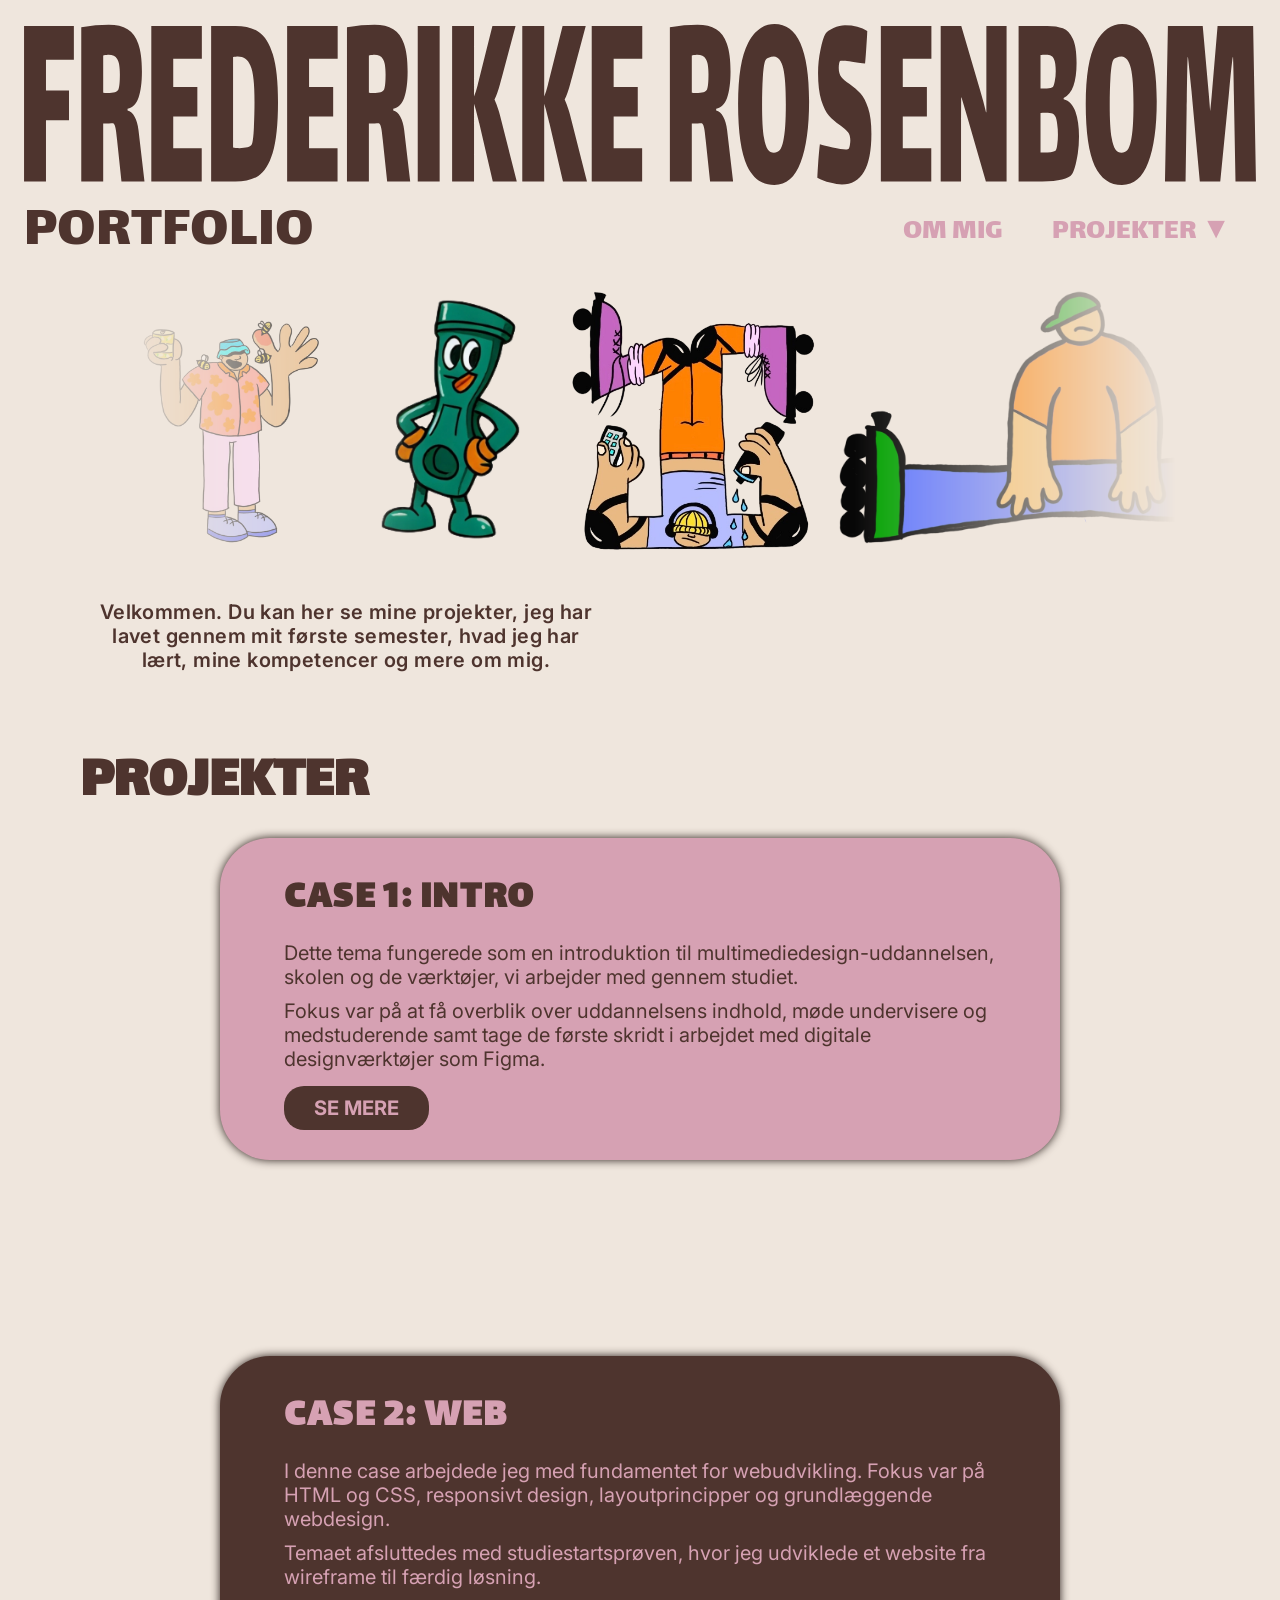
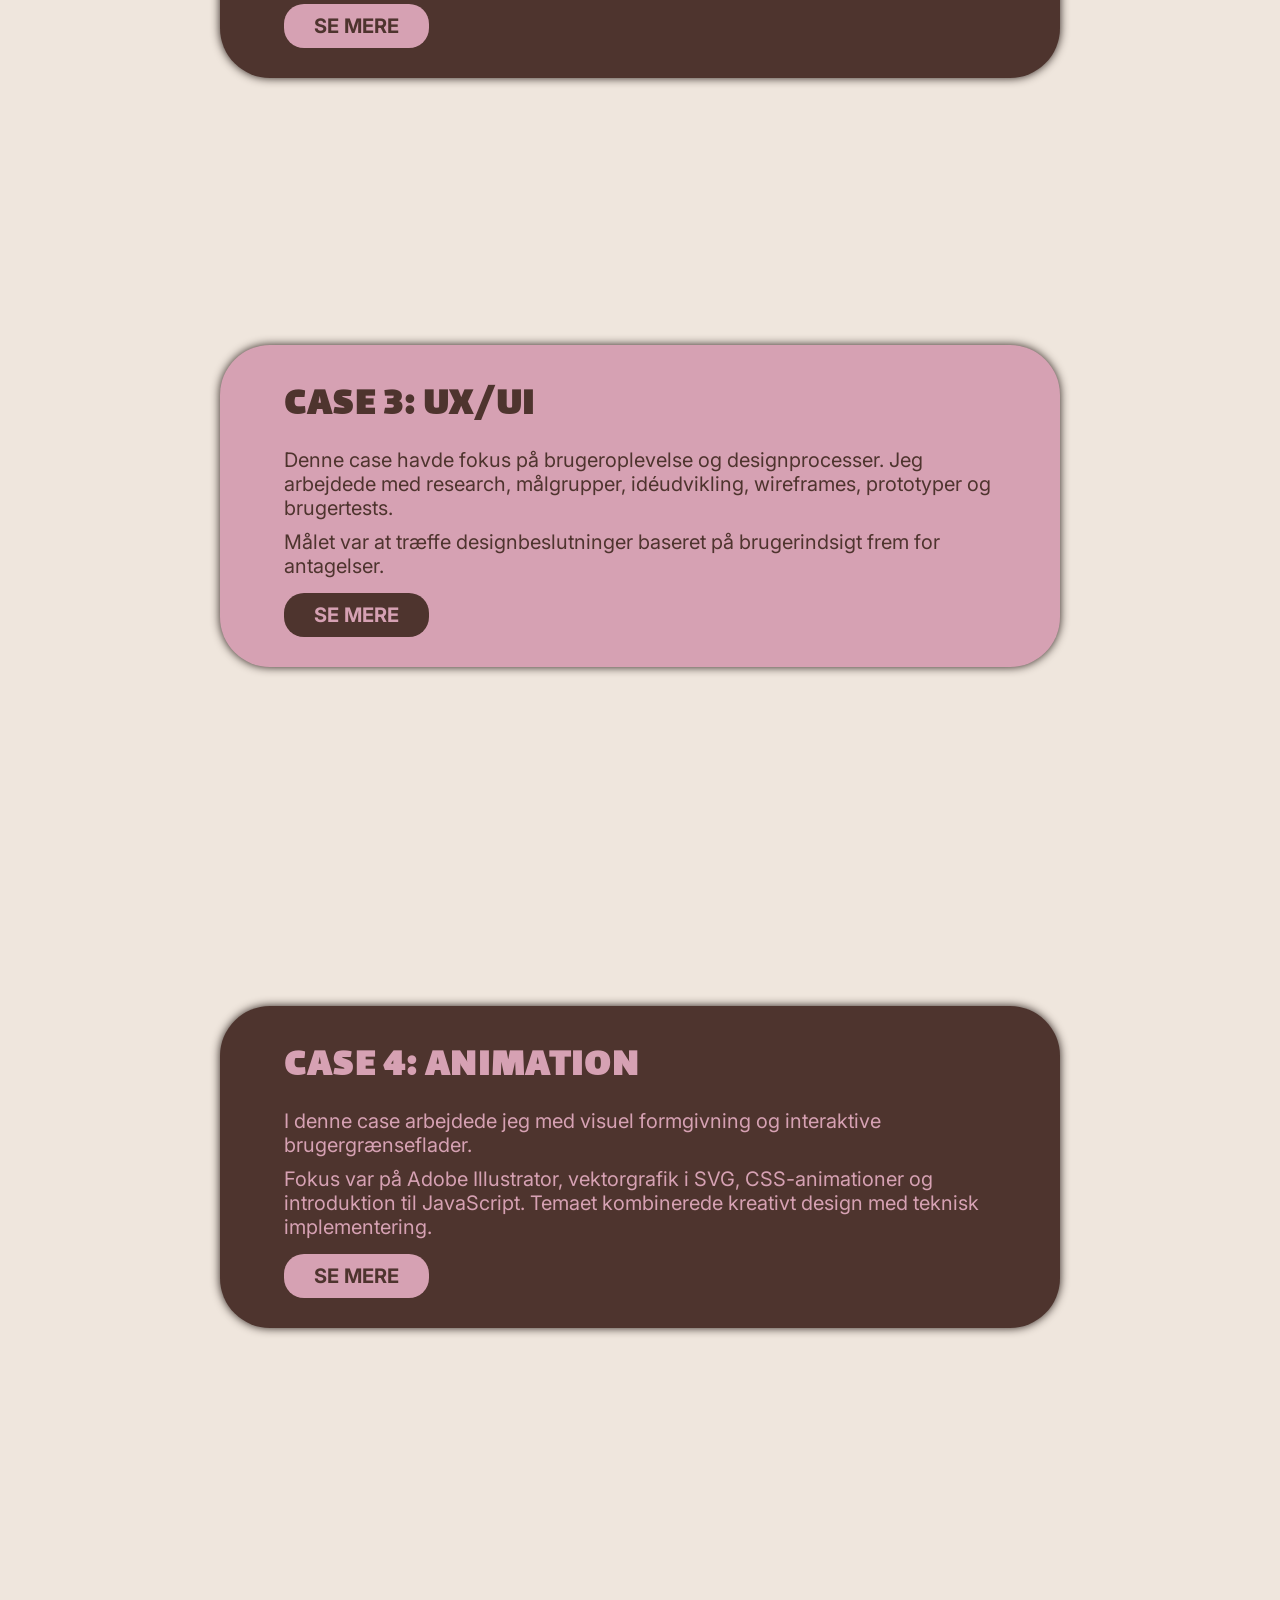
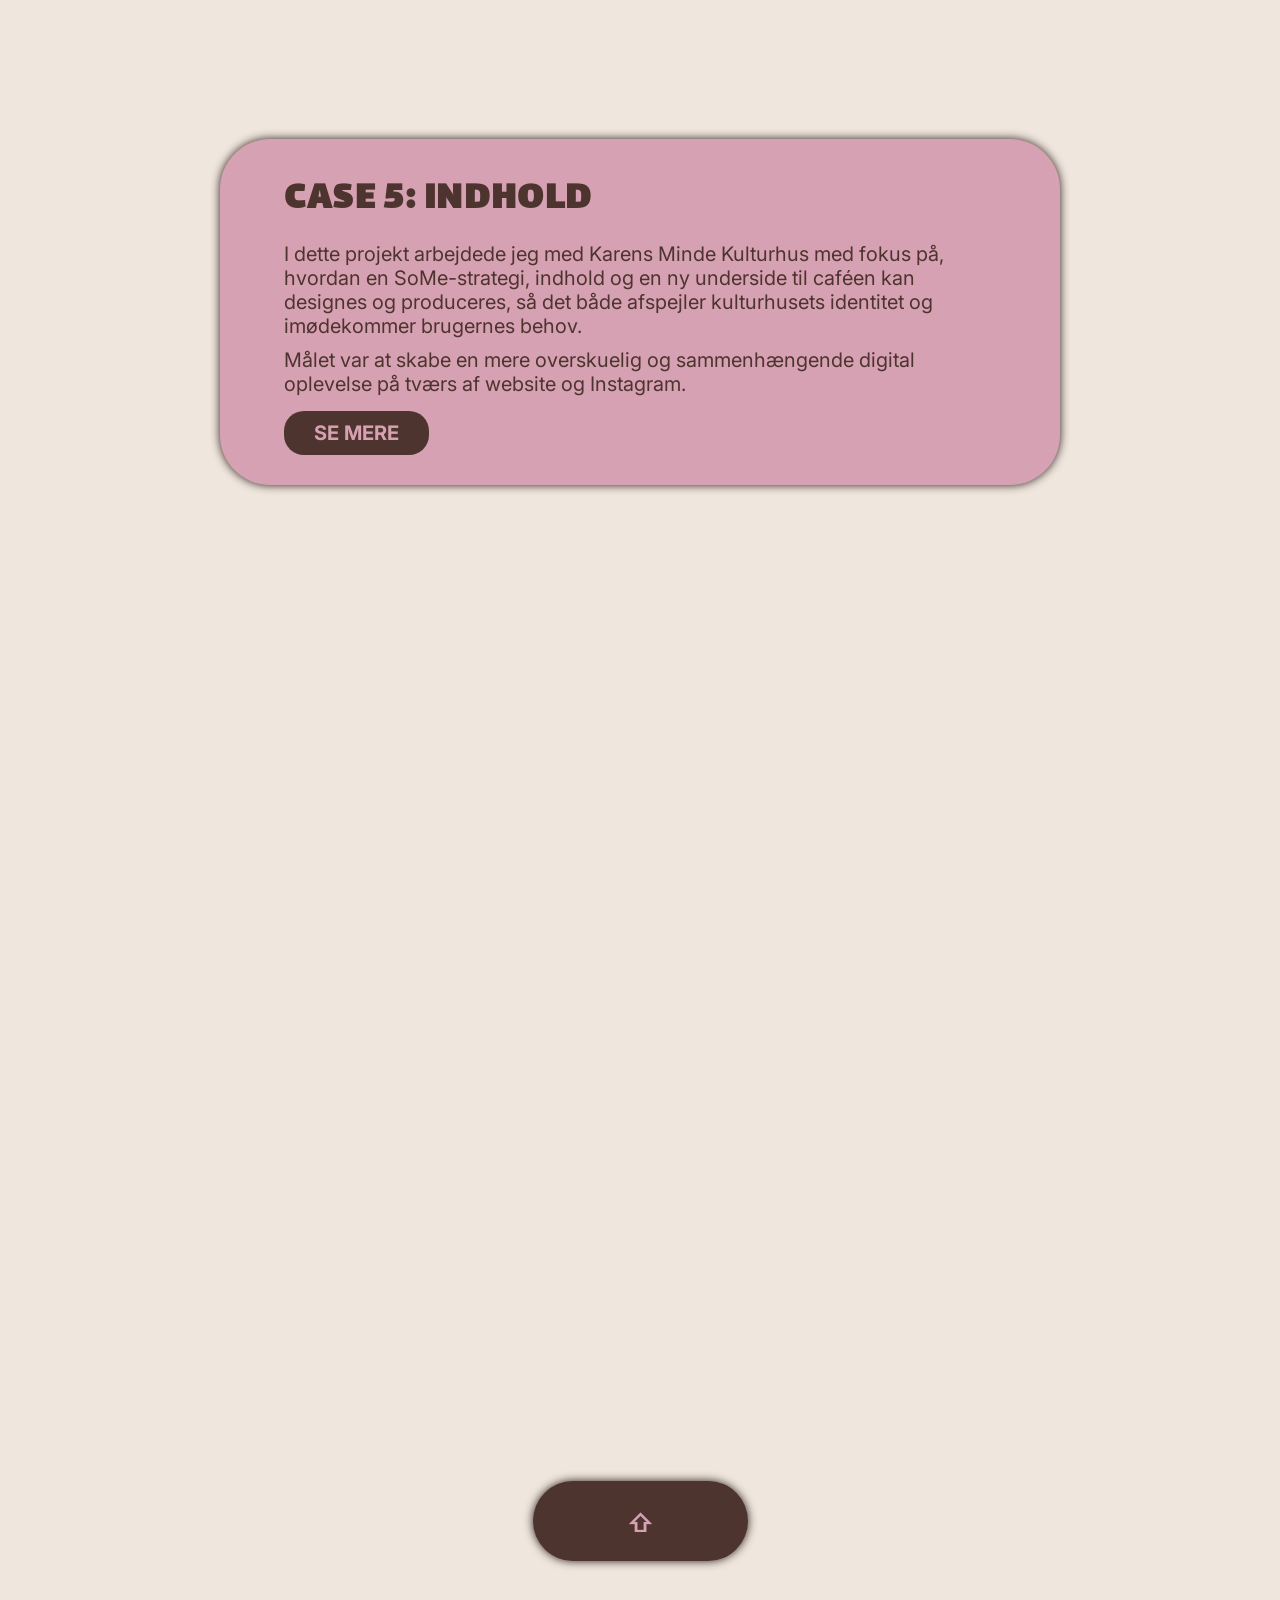
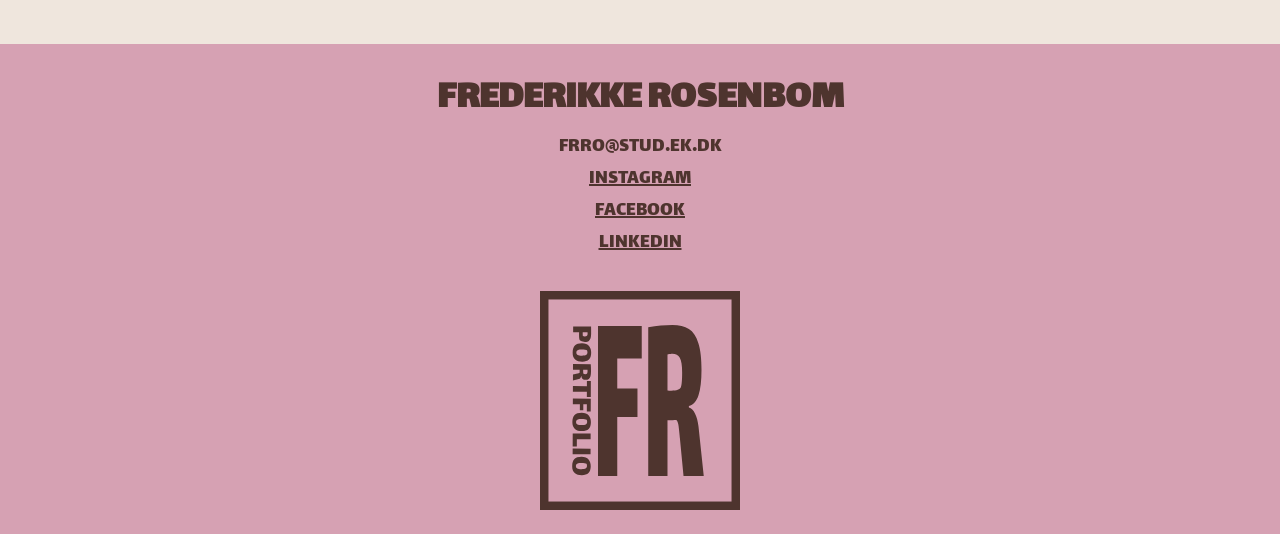
==== commit 743ef225: "Add files via upload" ====
--- a/index.html
+++ b/index.html
@@ -197,9 +197,7 @@
             <li>FRRO@STUD.EK.DK</li>
         </ul>
         <ul class="footer2">
-            <li><a
-                    href="https://www.figma.com/design/yhNp1cYn97QSqR0eMdzRuP/Eksamen?node-id=103-304&t=4tjTV9NXoWrcdJh0-1">FIGMA
-                    PROCES</a></li>
+
 
             <li><a href="https://www.instagram.com/frederikkerosenbom/">INSTAGRAM</a></li>
             <li><a href="https://www.facebook.com/frederikkeamalie.rosenbom">FACEBOOK</a></li>
